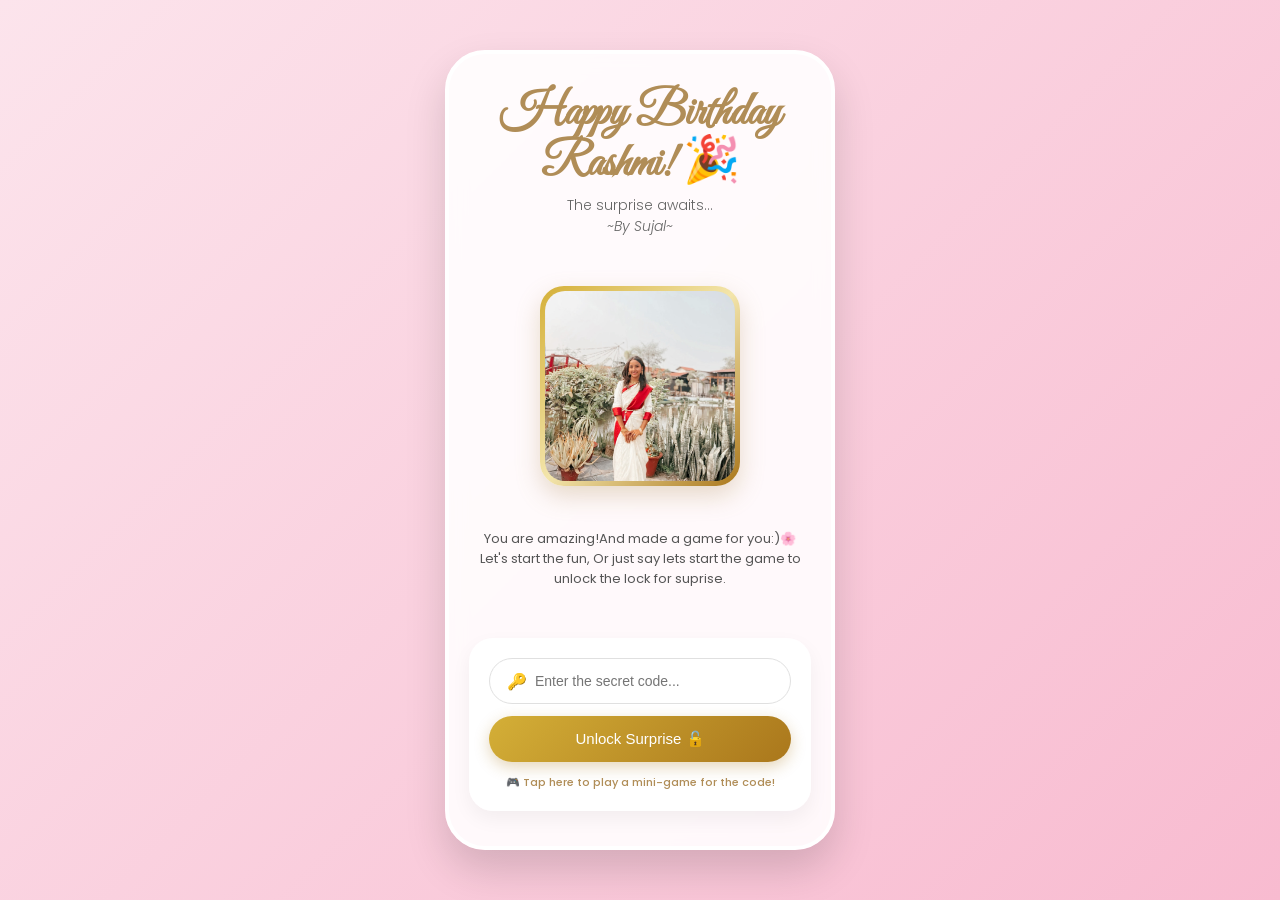
==== index.html @ ec3ebf4d "Rename style.html to index.html" ====
<!DOCTYPE html>
<html lang="en">
<head>
    <meta charset="UTF-8">
    <meta name="viewport" content="width=device-width, initial-scale=1.0">
    <title>Happy Birthday Rashmi!</title>
    <link href="https://fonts.googleapis.com/css2?family=Great+Vibes&family=Poppins:wght@300;400;500&display=swap" rel="stylesheet">
    <link rel="stylesheet" href="style.css">
</head>
<body>

    <div class="phone-container">
        <div class="header">
            <h1>Happy Birthday<br>Rashmi! 🎉</h1>
            <p>The surprise awaits...</p>
            <P><I>~By Sujal~</I></P>
        </div>

        <div class="photo-card">
            <img src="IMG_4184.jpeg" alt="Birthday Girl">
        </div>

        <div class="subtext">You are amazing!And made a game for you:)🌸 Let's start the fun, Or just say lets start the game to unlock the lock for suprise.</div>

        <div class="control-card">
            <div class="input-group">
                <span class="icon">🔑</span>
                <input type="text" id="codeInput" placeholder="Enter the secret code...">
            </div>
            <button class="unlock-btn" onclick="checkCode()">Unlock Surprise 🔓</button>
             <a href="game.html" class="hint" style="text-decoration: none; color: #b08d57; font-weight: 500;">🎮 Tap here to play a mini-game for the code!</a>

        </div>
    </div>

    <!-- Custom Wrong Code Warning Popup -->
    <div id="warningModal" class="warning-modal">
        <div class="warning-content">
            <h3>Oops! 🤭</h3>
            <p>That's not the right code!  Check the hint at the bottom😉.</p>
            <button class="warning-btn" onclick="closeWarning()">Try Again</button>
        </div>
    </div>

    <script>
        function checkCode() {
            const enteredCode = document.getElementById("codeInput").value.trim().toUpperCase();
            const secretCode = "SUP4U"; // Your secret code

            if (enteredCode === secretCode) {
                window.location.href = "letter.html"; // Success! Goes to paragraph page
            } else {
                // Show the custom styled warning popup instead of an alert
                document.getElementById("warningModal").style.display = "flex";
            }
        }

        function closeWarning() {
            // Hide the warning popup and clear input box for her next try
            document.getElementById("warningModal").style.display = "none";
            document.getElementById("codeInput").value = "";
        }
    </script>


</body>
</html>
---- style.css ----
* {
    box-sizing: border-box;
    margin: 0;
    padding: 0;
}

body {
    font-family: 'Poppins', sans-serif;
    background: linear-gradient(135deg, #fce4ec 0%, #f8bbd0 100%), 
                url('https://images.unsplash.com/photo-1513151233558-d860c5398176?q=80&w=1000&auto=format&fit=crop') no-repeat center center fixed;
    background-blend-mode: overlay;
    background-size: cover;
    min-height: 100vh;
    display: flex;
    justify-content: center;
    align-items: center;
    padding: 20px;
}

/* Phone Mockup Container */
.phone-container {
    width: 100%;
    max-width: 390px;
    height: 800px;
    background: rgba(255, 255, 255, 0.88);
    backdrop-filter: blur(10px);
    border-radius: 40px;
    box-shadow: 0 20px 40px rgba(0, 0, 0, 0.15);
    display: flex;
    flex-direction: column;
    justify-content: space-between;
    align-items: center;
    padding: 35px 20px;
    position: relative;
    overflow-y: auto;
    border: 4px solid #fff;
}

/* Header Section */
.header {
    text-align: center;
}

.header h1 {
    font-family: 'Great Vibes', cursive;
    font-size: 46px;
    color: #b08d57;
    line-height: 1.1;
    margin-bottom: 5px;
}

.header p {
    font-size: 14px;
    color: #666;
    font-weight: 300;
}

/* Photo Section */
.photo-card {
    width: 200px;
    height: 200px;
    border-radius: 24px;
    padding: 5px;
    background: linear-gradient(135deg, #d4af37, #f3e5ab, #aa771c);
    box-shadow: 0 10px 25px rgba(176, 141, 87, 0.3);
    display: flex;
    justify-content: center;
    align-items: center;
}

.photo-card img {
    width: 100%;
    height: 100%;
    object-fit: cover;
    border-radius: 20px;
}

.subtext {
    font-size: 13px;
    color: #555;
    text-align: center;
    margin-top: -5px;
}

/* Bottom Control Card */
.control-card {
    background: rgba(255, 255, 255, 0.9);
    width: 100%;
    padding: 20px;
    border-radius: 24px;
    box-shadow: 0 8px 20px rgba(0, 0, 0, 0.05);
    display: flex;
    flex-direction: column;
    gap: 12px;
    align-items: center;
}

.input-group {
    position: relative;
    width: 100%;
}

.input-group input {
    width: 100%;
    padding: 14px 14px 14px 45px;
    border: 1px solid #e0e0e0;
    border-radius: 50px;
    font-size: 14px;
    outline: none;
    background: #fff;
    color: #333;
    transition: all 0.3s ease;
}

.input-group input:focus {
    border-color: #b08d57;
    box-shadow: 0 0 8px rgba(176, 141, 87, 0.2);
}

.input-group .icon {
    position: absolute;
    left: 18px;
    top: 50%;
    transform: translateY(-50%);
    font-size: 16px;
}

.unlock-btn {
    width: 100%;
    padding: 14px;
    border: none;
    border-radius: 50px;
    background: linear-gradient(135deg, #d4af37 0%, #aa771c 100%);
    color: white;
    font-size: 15px;
    font-weight: 500;
    cursor: pointer;
    box-shadow: 0 5px 15px rgba(170, 119, 28, 0.3);
    transition: transform 0.2s ease;
}

.unlock-btn:active {
    transform: scale(0.98);
}

.hint {
    font-size: 11px;
    color: #888;
}

/* Letter Card Styling */
.letter-card {
    background: #fff;
    width: 100%;
    padding: 20px;
    border-radius: 24px;
    box-shadow: 0 10px 30px rgba(176, 141, 87, 0.2);
    border: 1px solid #f3e5ab;
    text-align: left;
    margin-bottom: 15px;
}

.letter-card h2 {
    font-family: 'Great Vibes', cursive;
    font-size: 32px;
    color: #b08d57;
    text-align: center;
    margin-bottom: 10px;
}

.letter-card p {
    font-size: 12.5px;
    color: #444;
    line-height: 1.5;
    margin-bottom: 10px;
}

/* Popup Overlay Modal */
.modal {
    display: none;
    position: fixed;
    top: 0;
    left: 0;
    width: 100%;
    height: 100%;
    background: rgba(0, 0, 0, 0.5);
    backdrop-filter: blur(5px);
    justify-content: center;
    align-items: center;
    z-index: 1000;
}

.modal-content {
    background: #fff;
    padding: 30px 20px;
    border-radius: 24px;
    text-align: center;
    width: 85%;
    max-width: 320px;
    box-shadow: 0 15px 35px rgba(0,0,0,0.2);
    animation: popUp 0.3s ease-in-out;
    border: 2px solid #f3e5ab;
}

.modal-content h3 {
    font-family: 'Great Vibes', cursive;
    font-size: 40px;
    color: #b08d57;
    margin-bottom: 10px;
}

.modal-content p {
    font-size: 14px;
    color: #555;
    margin-bottom: 20px;
}

.close-modal-btn {
    padding: 10px 25px;
    border: none;
    border-radius: 50px;
    background: linear-gradient(135deg, #d4af37 0%, #aa771c 100%);
    color: white;
    font-weight: 500;
    cursor: pointer;
}

@keyframes popUp {
    from { transform: scale(0.8); opacity: 0; }
    to { transform: scale(1); opacity: 1; }
}
/* Warning Notification Popup */
.warning-modal {
    display: none;
    position: fixed;
    top: 0;
    left: 0;
    width: 100%;
    height: 100%;
    background: rgba(0, 0, 0, 0.4);
    backdrop-filter: blur(4px);
    justify-content: center;
    align-items: center;
    z-index: 1000;
}

.warning-content {
    background: #fff;
    padding: 25px 20px;
    border-radius: 24px;
    text-align: center;
    width: 80%;
    max-width: 300px;
    box-shadow: 0 10px 25px rgba(0,0,0,0.15);
    border: 2px solid #ffccd5;
    animation: popUp 0.3s ease-in-out;
}

.warning-content h3 {
    font-size: 20px;
    color: #d90429;
    margin-bottom: 8px;
}

.warning-content p {
    font-size: 13px;
    color: #555;
    margin-bottom: 15px;
}

.warning-btn {
    padding: 8px 20px;
    border: none;
    border-radius: 50px;
    background: #d90429;
    color: white;
    font-size: 13px;
    font-weight: 500;
    cursor: pointer;
}
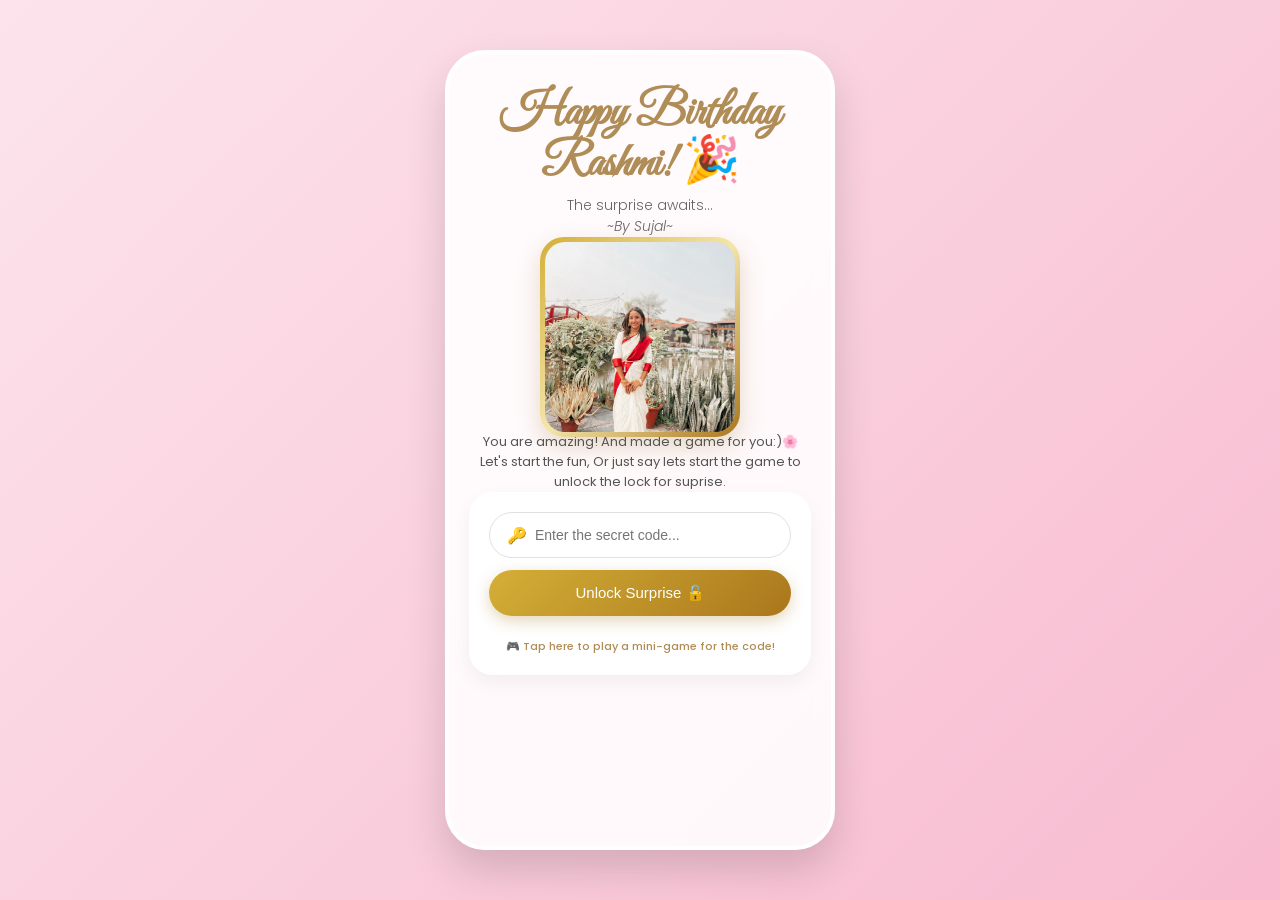
==== commit 7653e416: "Add files via upload" ====
--- a/index.html
+++ b/index.html
@@ -6,30 +6,73 @@
     <title>Happy Birthday Rashmi!</title>
     <link href="https://fonts.googleapis.com/css2?family=Great+Vibes&family=Poppins:wght@300;400;500&display=swap" rel="stylesheet">
     <link rel="stylesheet" href="style.css">
+    
+    <style>
+        /* Countdown Timer Styling */
+        .countdown-container {
+            background: #fdf8ec;
+            border: 1px dashed #b08d57;
+            padding: 25px 20px;
+            border-radius: 16px;
+            text-align: center;
+            margin: 40px 0;
+            width: 100%;
+            box-sizing: border-box;
+        }
+
+        .countdown-timer {
+            font-size: 24px;
+            font-weight: bold;
+            color: #aa771c;
+            letter-spacing: 1px;
+            margin-top: 8px;
+        }
+
+        /* Fix alignment for the revealed content */
+        #mainContent {
+            display: flex;
+            flex-direction: column;
+            align-items: center;
+            text-align: center;
+            width: 100%;
+        }
+    </style>
 </head>
 <body>
 
     <div class="phone-container">
-        <div class="header">
-            <h1>Happy Birthday<br>Rashmi! 🎉</h1>
-            <p>The surprise awaits...</p>
-            <P><I>~By Sujal~</I></P>
+        
+        <!-- COUNTDOWN TIMER (Visible first while time is ticking) -->
+        <div class="countdown-container" id="countdownBox">
+            <h2 style="font-family: 'Great Vibes', cursive; font-size: 32px; color: #b08d57; margin: 0 0 10px 0;">Something Special is Coming... 🤫</h2>
+            <p style="font-size: 13px; color: #666; margin: 0;">⏳ Surprise unlocks in:</p>
+            <div class="countdown-timer" id="timerDisplay">Loading...</div>
+            <p style="font-size: 11px; color: #d9534f; margin: 12px 0 0 0;">🔒 Area Locked Until Then!</p>
         </div>
 
-        <div class="photo-card">
-            <img src="IMG_4184.jpeg" alt="Birthday Girl">
-        </div>
+        <!-- MAIN SURPRISE CONTENT (Hidden completely until timer ends) -->
+        <div id="mainContent" style="display: none;">
+            <div class="header">
+                <h1>Happy Birthday<br>Rashmi! 🎉</h1>
+                <p>The surprise awaits...</p>
+                <P><I>~By Sujal~</I></P>
+            </div>
 
-        <div class="subtext">You are amazing!And made a game for you:)🌸 Let's start the fun, Or just say lets start the game to unlock the lock for suprise.</div>
+            <div class="photo-card">
+                <img src="IMG_4184.jpeg" alt="Birthday Girl">
+            </div>
 
-        <div class="control-card">
-            <div class="input-group">
-                <span class="icon">🔑</span>
-                <input type="text" id="codeInput" placeholder="Enter the secret code...">
+            <div class="subtext">You are amazing! And made a game for you:)🌸 Let's start the fun, Or just say lets start the game to unlock the lock for suprise.</div>
+
+            <div class="control-card">
+                <div class="input-group">
+                    <span class="icon">🔑</span>
+                    <input type="text" id="codeInput" placeholder="Enter the secret code...">
+                </div>
+                
+                <button class="unlock-btn" onclick="checkCode()">Unlock Surprise 🔓</button>
+                 <a href="game.html" class="hint" style="text-decoration: none; color: #b08d57; font-weight: 500; display: block; margin-top: 10px;">🎮 Tap here to play a mini-game for the code!</a>
             </div>
-            <button class="unlock-btn" onclick="checkCode()">Unlock Surprise 🔓</button>
-             <a href="game.html" class="hint" style="text-decoration: none; color: #b08d57; font-weight: 500;">🎮 Tap here to play a mini-game for the code!</a>
-
         </div>
     </div>
 
@@ -37,31 +80,61 @@
     <div id="warningModal" class="warning-modal">
         <div class="warning-content">
             <h3>Oops! 🤭</h3>
-            <p>That's not the right code!  Check the hint at the bottom😉.</p>
+            <p>That's not the right code! Check the game option at the bottom😉.</p>
             <button class="warning-btn" onclick="closeWarning()">Try Again</button>
         </div>
     </div>
 
     <script>
+        // 👉 SET YOUR TARGET DATE & TIME HERE (Year, Month index 0-11, Day, Hour, Minute, Second)
+        // Note: Month is 0-based (0 = January, 7 = August, etc.)
+        const targetDate = new Date(2026, 7, 15, 0, 0, 0).getTime();
+
+        const timerInterval = setInterval(function() {
+            const now = new Date().getTime();
+            const distance = targetDate - now;
+
+            if (distance < 0) {
+                // WHEN TIMER ENDS: Hide countdown and reveal the entire surprise content!
+                clearInterval(timerInterval);
+                document.getElementById("countdownBox").style.display = "none";
+                document.getElementById("mainContent").style.display = "flex";
+            } else {
+                // Calculate time remaining
+                const days = Math.floor(distance / (1000 * 60 * 60 * 24));
+                const hours = Math.floor((distance % (1000 * 60 * 60 * 24)) / (1000 * 60 * 60));
+                const mins = Math.floor((distance % (1000 * 60 * 60)) / (1000 * 60));
+                const seconds = Math.floor((distance % (1000 * 60)) / 1000);
+
+                document.getElementById("timerDisplay").innerHTML = 
+                    (days > 0 ? days + "d " : "") + hours + "h " + mins + "m " + seconds + "s";
+            }
+        }, 1000);
+
         function checkCode() {
             const enteredCode = document.getElementById("codeInput").value.trim().toUpperCase();
             const secretCode = "SUP4U"; // Your secret code
 
             if (enteredCode === secretCode) {
-                window.location.href = "letter.html"; // Success! Goes to paragraph page
+                window.location.href = "letter.html"; // Success! Goes to your cake/video page
             } else {
-                // Show the custom styled warning popup instead of an alert
                 document.getElementById("warningModal").style.display = "flex";
             }
         }
 
         function closeWarning() {
-            // Hide the warning popup and clear input box for her next try
             document.getElementById("warningModal").style.display = "none";
             document.getElementById("codeInput").value = "";
         }
+
+        // Auto-skip timer if she comes back from winning the mini-game
+        const urlParams = new URLSearchParams(window.location.search);
+        if(urlParams.get('code')) {
+            document.getElementById("countdownBox").style.display = "none";
+            document.getElementById("mainContent").style.display = "flex";
+            document.getElementById("codeInput").value = urlParams.get('code');
+        }
     </script>
-
 
 </body>
 </html>
--- a/style.css
+++ b/style.css
@@ -278,3 +278,41 @@
     font-weight: 500;
     cursor: pointer;
 }
+/* Cake Page Specific Styles */
+.cake-container {
+    display: flex;
+    flex-direction: column;
+    justify-content: center;
+    align-items: center;
+    min-height: 100vh;
+    background: linear-gradient(135deg, #fdfbf7 0%, #f4ebd0 100%);
+    font-family: 'Poppins', sans-serif;
+    padding: 20px;
+    box-sizing: border-box;
+}
+
+.cake-card {
+    background: #ffffff;
+    padding: 25px;
+    border-radius: 24px;
+    box-shadow: 0 10px 25px rgba(176, 141, 87, 0.2);
+    border: 1px solid #f3e5ab;
+    text-align: center;
+    max-width: 380px;
+    width: 100%;
+}
+
+.cake-title {
+    font-family: 'Great Vibes', cursive;
+    font-size: 42px;
+    color: #b08d57;
+    margin-bottom: 10px;
+}
+
+.cake-image-box img {
+    width: 100%;
+    border-radius: 16px;
+    object-fit: cover;
+    margin: 15px 0;
+    box-shadow: 0 4px 12px rgba(0, 0, 0, 0.08);
+}
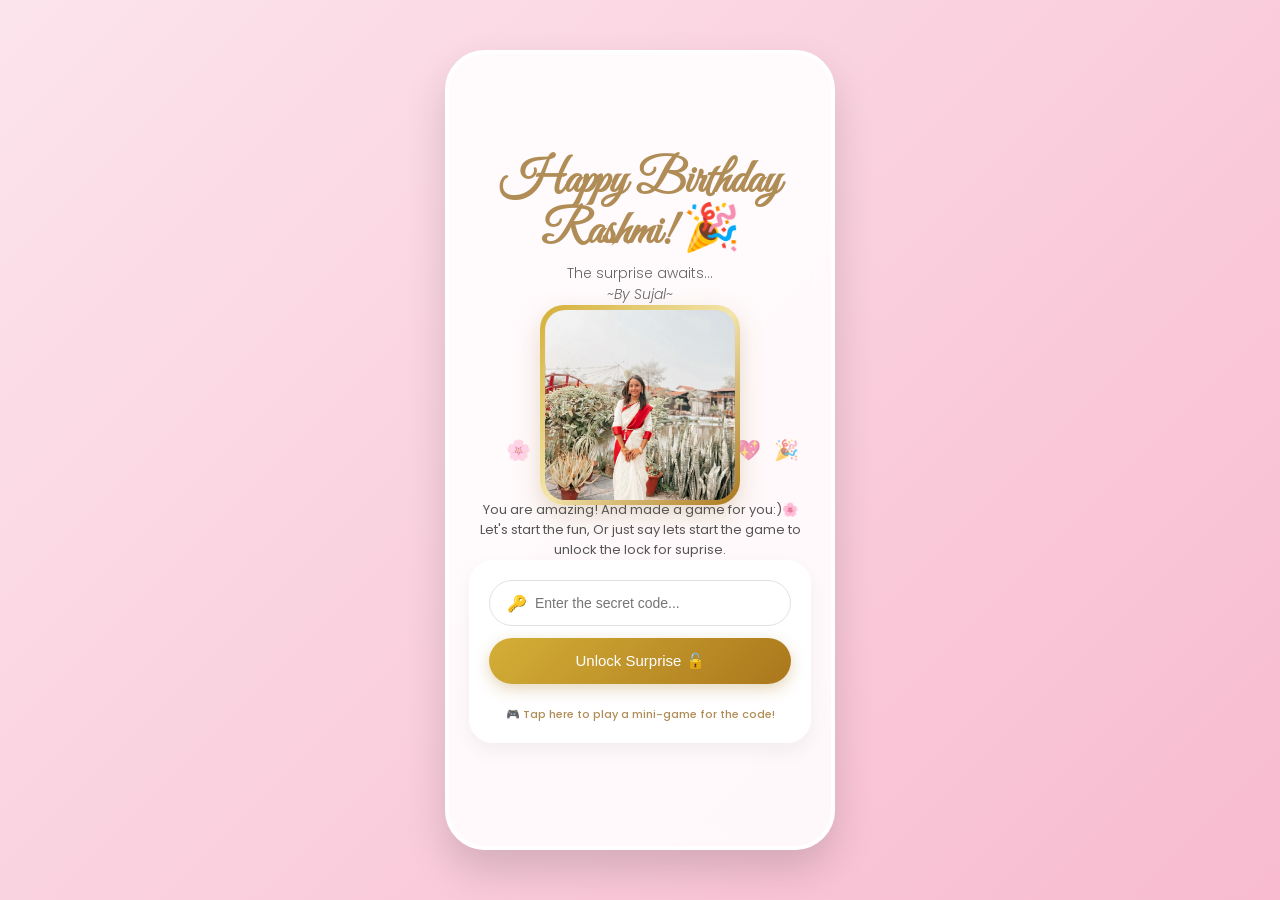
==== commit 62cc6099: "Add files via upload" ====
--- a/index.html
+++ b/index.html
@@ -4,50 +4,217 @@
     <meta charset="UTF-8">
     <meta name="viewport" content="width=device-width, initial-scale=1.0">
     <title>Happy Birthday Rashmi!</title>
-    <link href="https://fonts.googleapis.com/css2?family=Great+Vibes&family=Poppins:wght@300;400;500&display=swap" rel="stylesheet">
+    <link href="https://fonts.googleapis.com/css2?family=Great+Vibes&family=Poppins:wght@300;400;500;600&display=swap" rel="stylesheet">
     <link rel="stylesheet" href="style.css">
     
     <style>
-        /* Countdown Timer Styling */
+        .phone-container {
+            display: flex;
+            flex-direction: column;
+            align-items: center;
+            justify-content: center;
+            min-height: 85vh;
+            padding: 20px;
+            box-sizing: border-box;
+            position: relative;
+            overflow: hidden;
+            cursor: pointer;
+        }
+
+        /* Gorgeous Glowing Countdown Box */
         .countdown-container {
-            background: #fdf8ec;
-            border: 1px dashed #b08d57;
-            padding: 25px 20px;
-            border-radius: 16px;
+            background: linear-gradient(135deg, rgba(255, 255, 255, 0.95), rgba(253, 248, 236, 0.98));
+            border: 2px solid rgba(176, 141, 87, 0.4);
+            padding: 22px 20px;
+            border-radius: 24px;
             text-align: center;
-            margin: 40px 0;
             width: 100%;
+            max-width: 320px;
             box-sizing: border-box;
+            box-shadow: 0 15px 35px rgba(176, 141, 87, 0.25);
+            backdrop-filter: blur(10px);
+            animation: pulseGlow 3s infinite ease-in-out;
+            z-index: 2;
+        }
+
+        @keyframes pulseGlow {
+            0% { box-shadow: 0 15px 35px rgba(176, 141, 87, 0.2); }
+            50% { box-shadow: 0 20px 45px rgba(176, 141, 87, 0.4); }
+            100% { box-shadow: 0 15px 35px rgba(176, 141, 87, 0.2); }
+        }
+
+        .countdown-title {
+            font-family: 'Great Vibes', cursive;
+            font-size: 32px;
+            color: #b08d57;
+            margin: 0 0 2px 0;
+            text-shadow: 0 2px 4px rgba(0,0,0,0.05);
+        }
+
+        .countdown-subtitle {
+            font-size: 11px;
+            text-transform: uppercase;
+            letter-spacing: 2px;
+            color: #888;
+            margin-bottom: 6px;
+            font-weight: 500;
         }
 
         .countdown-timer {
-            font-size: 24px;
-            font-weight: bold;
+            font-size: 20px;
+            font-weight: 600;
             color: #aa771c;
             letter-spacing: 1px;
-            margin-top: 8px;
-        }
-
-        /* Fix alignment for the revealed content */
+            background: #fff;
+            padding: 6px 10px;
+            border-radius: 12px;
+            border: 1px dashed #b08d57;
+            box-shadow: inset 0 2px 5px rgba(0,0,0,0.03);
+            margin: 6px 0;
+        }
+
+        .lock-status {
+            font-size: 10px;
+            color: #d9534f;
+            font-weight: 500;
+            margin-top: 6px;
+            letter-spacing: 0.5px;
+        }
+
+        /* Side-by-side Sticker & Caption Card */
+        .meme-side-card {
+            background: rgba(255, 255, 255, 0.9);
+            border: 1px solid rgba(176, 141, 87, 0.3);
+            margin-top: 12px;
+            padding: 10px;
+            border-radius: 20px;
+            width: 100%;
+            max-width: 320px;
+            display: flex;
+            align-items: center;
+            gap: 10px;
+            box-shadow: 0 8px 20px rgba(0,0,0,0.04);
+            z-index: 2;
+            box-sizing: border-box;
+        }
+
+        .meme-side-card img {
+            width: 75px;
+            height: 75px;
+            object-fit: cover;
+            border-radius: 12px;
+            flex-shrink: 0;
+            border: 1px solid rgba(176, 141, 87, 0.3);
+        }
+
+        .meme-side-card p {
+            margin: 0;
+            font-size: 11px;
+            color: #555;
+            font-style: italic;
+            font-weight: 500;
+            line-height: 1.3;
+            text-align: left;
+        }
+
+        /* Mini Milestone Tracker (Gift, Game, Cake) */
+        .milestone-card {
+            background: rgba(255, 255, 255, 0.85);
+            border: 1px solid rgba(176, 141, 87, 0.3);
+            margin-top: 10px;
+            padding: 10px 14px;
+            border-radius: 18px;
+            width: 100%;
+            max-width: 320px;
+            display: flex;
+            justify-content: space-around;
+            text-align: center;
+            box-shadow: 0 5px 15px rgba(0,0,0,0.03);
+            z-index: 2;
+            box-sizing: border-box;
+        }
+
+        .milestone-item {
+            font-size: 10px;
+            color: #777;
+            font-weight: 500;
+        }
+
+        .milestone-item span {
+            display: block;
+            font-size: 13px;
+            margin-top: 2px;
+        }
+
+        /* Click to pop heart animation */
+        .pop-heart {
+            position: absolute;
+            font-size: 22px;
+            animation: popUpFade 1s forwards ease-out;
+            pointer-events: none;
+            z-index: 10;
+        }
+
+        @keyframes popUpFade {
+            0% { transform: translateY(0) scale(0.5); opacity: 1; }
+            100% { transform: translateY(-70px) scale(1.4); opacity: 0; }
+        }
+
+        /* Floating background elements animation */
+        .floating-emoji {
+            position: absolute;
+            font-size: 20px;
+            animation: floatUp 4s infinite linear;
+            opacity: 0.6;
+            z-index: 1;
+        }
+
+        @keyframes floatUp {
+            0% { transform: translateY(100vh) scale(0.8); opacity: 0; }
+            50% { opacity: 0.8; }
+            100% { transform: translateY(-10vh) scale(1.2); opacity: 0; }
+        }
+
+        /* Fix alignment for revealed content */
         #mainContent {
             display: flex;
             flex-direction: column;
             align-items: center;
             text-align: center;
             width: 100%;
+            z-index: 2;
         }
     </style>
 </head>
 <body>
 
-    <div class="phone-container">
+    <div class="phone-container" id="phoneContainer" onclick="createHeart(event)">
         
-        <!-- COUNTDOWN TIMER (Visible first while time is ticking) -->
+        <!-- Floating Background Elements for Magic Vibe -->
+        <div class="floating-emoji" style="left: 15%; animation-delay: 0s;">🌸</div>
+        <div class="floating-emoji" style="left: 40%; animation-delay: 1.5s;">✨</div>
+        <div class="floating-emoji" style="left: 75%; animation-delay: 0.8s;">💖</div>
+        <div class="floating-emoji" style="left: 85%; animation-delay: 2.5s;">🎉</div>
+
+        <!-- COUNTDOWN TIMER -->
         <div class="countdown-container" id="countdownBox">
-            <h2 style="font-family: 'Great Vibes', cursive; font-size: 32px; color: #b08d57; margin: 0 0 10px 0;">Something Special is Coming... 🤫</h2>
-            <p style="font-size: 13px; color: #666; margin: 0;">⏳ Surprise unlocks in:</p>
+            <h2 class="countdown-title">Special Surprise</h2>
+            <div class="countdown-subtitle">⏳ Unlocking in...</div>
             <div class="countdown-timer" id="timerDisplay">Loading...</div>
-            <p style="font-size: 11px; color: #d9534f; margin: 12px 0 0 0;">🔒 Area Locked Until Then!</p>
+            <div class="lock-status">🔒 Area Locked Until Aug 15</div>
+        </div>
+
+        <!-- SIDE-BY-SIDE DOG STICKER & CAPTION CARD -->
+        <div class="meme-side-card" id="memeBox">
+            <img src="IMG_4323.jpeg" alt="Waiting Dog">
+            <p>"Me and everyone else waiting patiently for August 15th to finally arrive!" 🐾⏳</p>
+        </div>
+
+        <!-- MINI MILESTONE TRACKER -->
+        <div class="milestone-card" id="milestoneBox">
+            <div class="milestone-item">Surprise <span>🎁 Ready</span></div>
+            <div class="milestone-item">Mini-Game <span>🎮 Unlocked</span></div>
+            <div class="milestone-item">Cake <span>🎂 Baking</span></div>
         </div>
 
         <!-- MAIN SURPRISE CONTENT (Hidden completely until timer ends) -->
@@ -86,8 +253,24 @@
     </div>
 
     <script>
-        // 👉 SET YOUR TARGET DATE & TIME HERE (Year, Month index 0-11, Day, Hour, Minute, Second)
-        // Note: Month is 0-based (0 = January, 7 = August, etc.)
+        // Tap-to-heart effect anywhere on screen
+        function createHeart(event) {
+            // Prevent heart effect if clicking interactive buttons or inputs
+            if(event.target.tagName === 'BUTTON' || event.target.tagName === 'INPUT' || event.target.tagName === 'A') return;
+
+            const heart = document.createElement("div");
+            heart.className = "pop-heart";
+            heart.innerHTML = "💖";
+            heart.style.left = event.clientX + "px";
+            heart.style.top = event.clientY + "px";
+            document.body.appendChild(heart);
+
+            setTimeout(() => {
+                heart.remove();
+            }, 1000);
+        }
+
+        // Target Date set for August 15, 2026 at 12:00 AM (Midnight)
         const targetDate = new Date(2026, 7, 15, 0, 0, 0).getTime();
 
         const timerInterval = setInterval(function() {
@@ -95,12 +278,13 @@
             const distance = targetDate - now;
 
             if (distance < 0) {
-                // WHEN TIMER ENDS: Hide countdown and reveal the entire surprise content!
+                // WHEN TIMER ENDS: Hide countdown boxes, reveal surprise content!
                 clearInterval(timerInterval);
                 document.getElementById("countdownBox").style.display = "none";
+                document.getElementById("memeBox").style.display = "none";
+                document.getElementById("milestoneBox").style.display = "none";
                 document.getElementById("mainContent").style.display = "flex";
             } else {
-                // Calculate time remaining
                 const days = Math.floor(distance / (1000 * 60 * 60 * 24));
                 const hours = Math.floor((distance % (1000 * 60 * 60 * 24)) / (1000 * 60 * 60));
                 const mins = Math.floor((distance % (1000 * 60 * 60)) / (1000 * 60));
@@ -113,10 +297,10 @@
 
         function checkCode() {
             const enteredCode = document.getElementById("codeInput").value.trim().toUpperCase();
-            const secretCode = "SUP4U"; // Your secret code
+            const secretCode = "SUP4U";
 
             if (enteredCode === secretCode) {
-                window.location.href = "letter.html"; // Success! Goes to your cake/video page
+                window.location.href = "letter.html";
             } else {
                 document.getElementById("warningModal").style.display = "flex";
             }
@@ -131,6 +315,8 @@
         const urlParams = new URLSearchParams(window.location.search);
         if(urlParams.get('code')) {
             document.getElementById("countdownBox").style.display = "none";
+            document.getElementById("memeBox").style.display = "none";
+            document.getElementById("milestoneBox").style.display = "none";
             document.getElementById("mainContent").style.display = "flex";
             document.getElementById("codeInput").value = urlParams.get('code');
         }
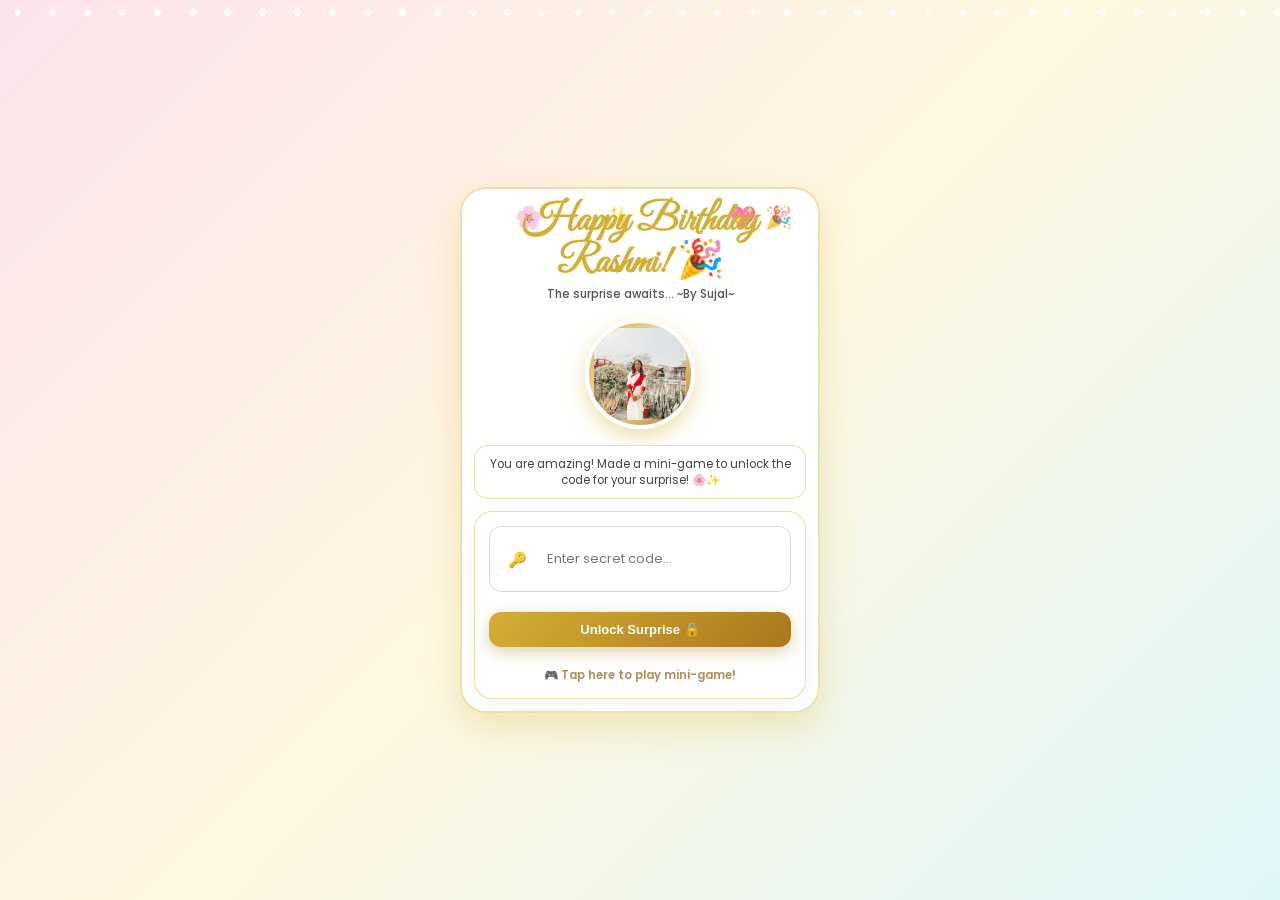
==== commit fbe50ac3: "Add files via upload" ====
--- a/index.html
+++ b/index.html
@@ -3,200 +3,434 @@
 <head>
     <meta charset="UTF-8">
     <meta name="viewport" content="width=device-width, initial-scale=1.0">
-    <title>Happy Birthday Rashmi!</title>
-    <link href="https://fonts.googleapis.com/css2?family=Great+Vibes&family=Poppins:wght@300;400;500;600&display=swap" rel="stylesheet">
+    <title>Happy Birthday Rashmi! 💖</title>
+    <link href="https://fonts.googleapis.com/css2?family=Great+Vibes&family=Poppins:wght@300;400;500;600;700&display=swap" rel="stylesheet">
     <link rel="stylesheet" href="style.css">
     
     <style>
+        :root {
+            --primary-gold: #d4af37;
+            --soft-cream: rgba(255, 255, 255, 0.96);
+            --border-gold: rgba(212, 175, 55, 0.4);
+            --shadow-gold: rgba(212, 175, 55, 0.28);
+        }
+
+        body {
+            background: linear-gradient(135deg, #fce4ec 0%, #fff8e1 50%, #e0f7fa 100%);
+            margin: 0;
+            padding: 20px 0;
+            font-family: 'Poppins', sans-serif;
+            min-height: 100vh;
+            display: flex;
+            justify-content: center;
+            align-items: center;
+            box-sizing: border-box;
+            overflow-y: auto;
+        }
+
+        /* --- MAGIC FAIRY LIGHTS STRING --- */
+        .fairy-lights {
+            position: fixed;
+            top: 0;
+            left: 0;
+            width: 100%;
+            height: 25px;
+            background-image: radial-gradient(circle, #fff 3px, transparent 4px);
+            background-size: 35px 25px;
+            opacity: 0.85;
+            z-index: 10;
+            pointer-events: none;
+            animation: twinkleLights 2s infinite alternate;
+        }
+
+        @keyframes twinkleLights {
+            0% { opacity: 0.5; filter: drop-shadow(0 0 2px #ffeb3b); }
+            100% { opacity: 1; filter: drop-shadow(0 0 8px #ff9800); }
+        }
+
         .phone-container {
             display: flex;
             flex-direction: column;
             align-items: center;
-            justify-content: center;
-            min-height: 85vh;
-            padding: 20px;
+            justify-content: flex-start;
+            width: 100%;
+            max-width: 360px;
+            padding: 12px;
+            height: 100%;
+            max-height: 550px;
+        
             box-sizing: border-box;
             position: relative;
-            overflow: hidden;
             cursor: pointer;
-        }
-
-        /* Gorgeous Glowing Countdown Box */
+            background: var(--soft-cream);
+            border: 2px solid var(--border-gold);
+            border-radius: 26px;
+            box-shadow: 0 14px 35px var(--shadow-gold);
+            backdrop-filter: blur(12px);
+            z-index: 2;
+            gap: 12px;
+            margin: auto;
+        }
+
+        /* --- SIDE-BY-SIDE MEME / STICKER CARD (Top) --- */
+        .meme-side-card {
+            background: #fff;
+            border: 1px solid var(--border-gold);
+            padding: 10px 12px;
+            border-radius: 16px;
+            width: 100%;
+            display: flex;
+            align-items: center;
+            gap: 12px;
+            box-shadow: 0 4px 12px rgba(0,0,0,0.04);
+            box-sizing: border-box;
+        }
+
+        .meme-side-card img {
+            width: 52px;
+            height: 52px;
+            object-fit: cover;
+            border-radius: 12px;
+            flex-shrink: 0;
+            border: 2px solid rgba(212, 175, 55, 0.5);
+        }
+
+        .meme-side-card p {
+            margin: 0;
+            font-size: 11px;
+            color: #444;
+            font-style: italic;
+            font-weight: 500;
+            line-height: 1.35;
+            text-align: left;
+        }
+
+        /* --- STUNNING GLOWING COUNTDOWN BOX (Center) --- */
         .countdown-container {
-            background: linear-gradient(135deg, rgba(255, 255, 255, 0.95), rgba(253, 248, 236, 0.98));
-            border: 2px solid rgba(176, 141, 87, 0.4);
-            padding: 22px 20px;
-            border-radius: 24px;
+            background: #fff;
+            border: 2px solid var(--border-gold);
+            padding: 16px 14px;
+            border-radius: 20px;
             text-align: center;
             width: 100%;
-            max-width: 320px;
-            box-sizing: border-box;
-            box-shadow: 0 15px 35px rgba(176, 141, 87, 0.25);
-            backdrop-filter: blur(10px);
+            box-sizing: border-box;
+            box-shadow: 0 8px 22px var(--shadow-gold);
             animation: pulseGlow 3s infinite ease-in-out;
-            z-index: 2;
         }
 
         @keyframes pulseGlow {
-            0% { box-shadow: 0 15px 35px rgba(176, 141, 87, 0.2); }
-            50% { box-shadow: 0 20px 45px rgba(176, 141, 87, 0.4); }
-            100% { box-shadow: 0 15px 35px rgba(176, 141, 87, 0.2); }
+            0% { box-shadow: 0 6px 15px rgba(212, 175, 55, 0.2); }
+            50% { box-shadow: 0 16px 32px rgba(212, 175, 55, 0.4); }
+            100% { box-shadow: 0 6px 15px rgba(212, 175, 55, 0.2); }
         }
 
         .countdown-title {
             font-family: 'Great Vibes', cursive;
             font-size: 32px;
-            color: #b08d57;
-            margin: 0 0 2px 0;
+            color: var(--primary-gold);
+            margin: 0;
             text-shadow: 0 2px 4px rgba(0,0,0,0.05);
         }
 
         .countdown-subtitle {
-            font-size: 11px;
+            font-size: 10px;
             text-transform: uppercase;
             letter-spacing: 2px;
-            color: #888;
+            color: #777;
             margin-bottom: 6px;
-            font-weight: 500;
+            font-weight: 600;
         }
 
         .countdown-timer {
-            font-size: 20px;
+            font-size: 18px;
+            font-weight: 700;
+            color: #8a6414;
+            letter-spacing: 1px;
+            background: linear-gradient(135deg, #fffdfa, #fff3e0);
+            padding: 7px 12px;
+            border-radius: 12px;
+            border: 1px dashed var(--primary-gold);
+            margin: 6px 0;
+        }
+
+        .lock-status {
+            font-size: 10.5px;
+            color: #e53935;
             font-weight: 600;
-            color: #aa771c;
-            letter-spacing: 1px;
-            background: #fff;
-            padding: 6px 10px;
+            margin-top: 4px;
+            display: flex;
+            align-items: center;
+            justify-content: center;
+            gap: 4px;
+        }
+
+        /* --- MORE OPTIONS BAR (Hint & Music Only) --- */
+        .quick-action-bar {
+            background: #fff;
+            border: 1px solid var(--border-gold);
+            padding: 10px 14px;
+            border-radius: 16px;
+            width: 100%;
+            display: flex;
+            justify-content: space-around;
+            align-items: center;
+            box-sizing: border-box;
+        }
+
+        .action-chip {
+            background: #fff;
+            border: 1px solid rgba(212, 175, 55, 0.35);
+            padding: 7px 16px;
             border-radius: 12px;
-            border: 1px dashed #b08d57;
-            box-shadow: inset 0 2px 5px rgba(0,0,0,0.03);
-            margin: 6px 0;
-        }
-
-        .lock-status {
-            font-size: 10px;
-            color: #d9534f;
-            font-weight: 500;
-            margin-top: 6px;
-            letter-spacing: 0.5px;
-        }
-
-        /* Side-by-side Sticker & Caption Card */
-        .meme-side-card {
-            background: rgba(255, 255, 255, 0.9);
-            border: 1px solid rgba(176, 141, 87, 0.3);
-            margin-top: 12px;
-            padding: 10px;
-            border-radius: 20px;
-            width: 100%;
-            max-width: 320px;
-            display: flex;
-            align-items: center;
-            gap: 10px;
-            box-shadow: 0 8px 20px rgba(0,0,0,0.04);
-            z-index: 2;
-            box-sizing: border-box;
-        }
-
-        .meme-side-card img {
-            width: 75px;
-            height: 75px;
-            object-fit: cover;
-            border-radius: 12px;
-            flex-shrink: 0;
-            border: 1px solid rgba(176, 141, 87, 0.3);
-        }
-
-        .meme-side-card p {
-            margin: 0;
-            font-size: 11px;
-            color: #555;
-            font-style: italic;
-            font-weight: 500;
-            line-height: 1.3;
-            text-align: left;
-        }
-
-        /* Mini Milestone Tracker (Gift, Game, Cake) */
+            font-size: 11.5px;
+            font-weight: 600;
+            color: #775210;
+            cursor: pointer;
+            text-decoration: none;
+            display: flex;
+            align-items: center;
+            gap: 6px;
+            transition: all 0.25s ease;
+        }
+
+        .action-chip:hover {
+            background: #fff8e1;
+        }
+
+        /* --- MINI MILESTONE TRACKER (Bottom) --- */
         .milestone-card {
-            background: rgba(255, 255, 255, 0.85);
-            border: 1px solid rgba(176, 141, 87, 0.3);
-            margin-top: 10px;
+            background: linear-gradient(135deg, rgba(255,255,255,0.96), rgba(255, 243, 224, 0.96));
+            border: 1px solid var(--border-gold);
             padding: 10px 14px;
-            border-radius: 18px;
-            width: 100%;
-            max-width: 320px;
+            border-radius: 16px;
+            width: 100%;
             display: flex;
             justify-content: space-around;
             text-align: center;
-            box-shadow: 0 5px 15px rgba(0,0,0,0.03);
-            z-index: 2;
             box-sizing: border-box;
         }
 
         .milestone-item {
-            font-size: 10px;
-            color: #777;
-            font-weight: 500;
+            font-size: 9.5px;
+            color: #666;
+            font-weight: 600;
+            text-transform: uppercase;
         }
 
         .milestone-item span {
             display: block;
-            font-size: 13px;
+            font-size: 11.5px;
+            font-weight: 700;
+            color: #333;
             margin-top: 2px;
         }
 
-        /* Click to pop heart animation */
+        /* --- CLICK TO POP HEART ANIMATION --- */
         .pop-heart {
             position: absolute;
             font-size: 22px;
-            animation: popUpFade 1s forwards ease-out;
+            animation: popUpFade 1.2s forwards ease-out;
             pointer-events: none;
-            z-index: 10;
+            z-index: 20;
         }
 
         @keyframes popUpFade {
-            0% { transform: translateY(0) scale(0.5); opacity: 1; }
-            100% { transform: translateY(-70px) scale(1.4); opacity: 0; }
-        }
-
-        /* Floating background elements animation */
+            0% { transform: translateY(0) scale(0.4); opacity: 1; }
+            100% { transform: translateY(-80px) scale(1.1); opacity: 0; }
+        }
+
+        /* --- FLOATING BACKGROUND EMOJIS --- */
         .floating-emoji {
             position: absolute;
-            font-size: 20px;
-            animation: floatUp 4s infinite linear;
-            opacity: 0.6;
+            font-size: 22px;
+            animation: floatUp 6s infinite linear;
+            opacity: 0.75;
             z-index: 1;
+            pointer-events: none;
         }
 
         @keyframes floatUp {
-            0% { transform: translateY(100vh) scale(0.8); opacity: 0; }
-            50% { opacity: 0.8; }
-            100% { transform: translateY(-10vh) scale(1.2); opacity: 0; }
-        }
-
-        /* Fix alignment for revealed content */
+            0% { transform: translateY(105vh) rotate(0deg); opacity: 0; }
+            50% { opacity: 0.85; }
+            100% { transform: translateY(-10vh) rotate(360deg); opacity: 0; }
+        }
+
+        /* --- MAIN SURPRISE CONTENT CONTAINER --- */
         #mainContent {
-            display: flex;
+            display: none;
             flex-direction: column;
             align-items: center;
             text-align: center;
             width: 100%;
+            gap: 10px;
             z-index: 2;
+            animation: fadeIn 0.8s ease-out forwards;
+        }
+
+        @keyframes fadeIn {
+            from { opacity: 0; transform: scale(0.95); }
+            to { opacity: 1; transform: scale(1); }
+        }
+
+        .header h1 {
+            font-family: 'Great Vibes', cursive;
+            font-size: 38px;
+            color: var(--primary-gold);
+            margin: 0;
+            line-height: 1.1;
+        }
+
+        .header p {
+            color: #555;
+            font-size: 11.5px;
+            margin: 2px 0;
+            font-weight: 500;
+        }
+
+        .photo-card {
+            width: 110px;
+            height: 110px;
+            border-radius: 50%;
+            overflow: hidden;
+            border: 4px solid #fff;
+            box-shadow: 0 8px 20px rgba(212, 175, 55, 0.4);
+            margin: 4px auto;
+        }
+
+        .photo-card img {
+            width: 100%;
+            height: 100%;
+            object-fit: cover;
+        }
+
+        .subtext {
+            font-size: 11.5px;
+            color: #444;
+            background: #fff;
+            padding: 10px 12px;
+            border-radius: 14px;
+            border: 1px solid var(--border-gold);
+            line-height: 1.4;
+            text-align: center;
+            box-sizing: border-box;
+            width: 100%;
+            margin: 2px 0;
+        }
+
+        .control-card {
+            background: #fff;
+            border: 1px solid var(--border-gold);
+            padding: 14px;
+            border-radius: 18px;
+            width: 100%;
+            box-sizing: border-box;
+            box-shadow: 0 8px 20px rgba(0,0,0,0.04);
+        }
+
+        .input-group {
+            display: flex;
+            align-items: center;
+            background: #fff;
+            border-radius: 12px;
+            padding: 8px 12px;
+            border: 1px solid #dcd6d0;
+            margin-bottom: 8px;
+            box-sizing: border-box;
+        }
+
+        .input-group .icon {
+            font-size: 15px;
+            margin-right: 8px;
+        }
+
+        .input-group input {
+            border: none;
+            outline: none;
+            width: 100%;
+            font-size: 13px;
+            font-family: 'Poppins', sans-serif;
+            background: transparent;
+            color: #333;
+        }
+
+        .unlock-btn {
+            background: linear-gradient(135deg, #d4af37, #aa771c);
+            color: white;
+            border: none;
+            padding: 10px 16px;
+            border-radius: 12px;
+            font-weight: 600;
+            font-size: 13px;
+            cursor: pointer;
+            width: 100%;
+            box-shadow: 0 5px 15px rgba(170, 119, 28, 0.35);
+        }
+
+        .game-hint-link {
+            display: flex;
+            align-items: center;
+            justify-content: center;
+            gap: 6px;
+            text-decoration: none;
+            color: #b08d57;
+            font-weight: 600;
+            margin-top: 8px;
+            font-size: 11.5px;
+        }
+
+        /* --- WARNING POPUP MODAL --- */
+        .warning-modal {
+            display: none;
+            position: fixed;
+            top: 0; left: 0; width: 100%; height: 100%;
+            background: rgba(0,0,0,0.45);
+            z-index: 100;
+            justify-content: center;
+            align-items: center;
+            backdrop-filter: blur(6px);
+            padding: 20px;
+            box-sizing: border-box;
+        }
+
+        .warning-content {
+            background: #fff;
+            padding: 22px 16px;
+            border-radius: 22px;
+            text-align: center;
+            max-width: 280px;
+            width: 100%;
+            box-shadow: 0 15px 35px rgba(0,0,0,0.2);
+        }
+
+        .warning-content h3 { color: #333; margin-top: 0; font-size: 20px; margin-bottom: 6px; }
+        .warning-content p { color: #666; font-size: 12px; margin-bottom: 14px; line-height: 1.4; }
+        .warning-btn {
+            background: linear-gradient(135deg, #e53935, #c62828); color: white; border: none;
+            padding: 9px 16px; border-radius: 10px; font-weight: 600;
+            font-size: 12.5px; cursor: pointer; width: 100%;
         }
     </style>
 </head>
 <body>
 
+    <!-- Magic Fairy Lights String -->
+    <div class="fairy-lights"></div>
+
     <div class="phone-container" id="phoneContainer" onclick="createHeart(event)">
         
-        <!-- Floating Background Elements for Magic Vibe -->
+        <!-- Floating Background Elements -->
         <div class="floating-emoji" style="left: 15%; animation-delay: 0s;">🌸</div>
         <div class="floating-emoji" style="left: 40%; animation-delay: 1.5s;">✨</div>
         <div class="floating-emoji" style="left: 75%; animation-delay: 0.8s;">💖</div>
         <div class="floating-emoji" style="left: 85%; animation-delay: 2.5s;">🎉</div>
 
-        <!-- COUNTDOWN TIMER -->
+        <!-- 1. TOP: Dog Sticker Card -->
+        <div class="meme-side-card" id="memeBox">
+            <img src="IMG_4323.jpeg" alt="Waiting Dog">
+            <p>"Me waiting patiently for August 15th to arrive!" 🐾⏳</p>
+        </div>
+
+        <!-- 2. MIDDLE: Countdown Timer Box -->
         <div class="countdown-container" id="countdownBox">
             <h2 class="countdown-title">Special Surprise</h2>
             <div class="countdown-subtitle">⏳ Unlocking in...</div>
@@ -204,41 +438,40 @@
             <div class="lock-status">🔒 Area Locked Until Aug 15</div>
         </div>
 
-        <!-- SIDE-BY-SIDE DOG STICKER & CAPTION CARD -->
-        <div class="meme-side-card" id="memeBox">
-            <img src="IMG_4323.jpeg" alt="Waiting Dog">
-            <p>"Me and everyone else waiting patiently for August 15th to finally arrive!" 🐾⏳</p>
+        <!-- 3. LOWER-MIDDLE: Hint & Music Option Chips Bar -->
+        <div class="quick-action-bar" id="optionsBar">
+            <a href="#hint" onclick="alert('Hint: Play the mini-game to find the secret code SUP4U! 😉'); return false;" class="action-chip">💡 View Hint</a>
+            <a href="#music" onclick="alert('🎶 Birthday melody vibes activated!'); return false;" class="action-chip">🎵 Play Music</a>
         </div>
 
-        <!-- MINI MILESTONE TRACKER -->
+        <!-- 4. BOTTOM: Milestone Tracker -->
         <div class="milestone-card" id="milestoneBox">
             <div class="milestone-item">Surprise <span>🎁 Ready</span></div>
-            <div class="milestone-item">Mini-Game <span>🎮 Unlocked</span></div>
+            <div class="milestone-item">Vibes <span>✨ Magical</span></div>
             <div class="milestone-item">Cake <span>🎂 Baking</span></div>
         </div>
 
-        <!-- MAIN SURPRISE CONTENT (Hidden completely until timer ends) -->
-        <div id="mainContent" style="display: none;">
+        <!-- MAIN SURPRISE CONTENT (Hidden until timer ends) -->
+        <div id="mainContent">
             <div class="header">
-                <h1>Happy Birthday<br>Rashmi! 🎉</h1>
-                <p>The surprise awaits...</p>
-                <P><I>~By Sujal~</I></P>
+                <h1>Happy Birthday Rashmi! 🎉</h1>
+                <p>The surprise awaits... ~By Sujal~</p>
             </div>
 
             <div class="photo-card">
                 <img src="IMG_4184.jpeg" alt="Birthday Girl">
             </div>
 
-            <div class="subtext">You are amazing! And made a game for you:)🌸 Let's start the fun, Or just say lets start the game to unlock the lock for suprise.</div>
+            <div class="subtext">You are amazing! Made a mini-game to unlock the code for your surprise! 🌸✨</div>
 
             <div class="control-card">
                 <div class="input-group">
                     <span class="icon">🔑</span>
-                    <input type="text" id="codeInput" placeholder="Enter the secret code...">
+                    <input type="text" id="codeInput" placeholder="Enter secret code...">
                 </div>
                 
                 <button class="unlock-btn" onclick="checkCode()">Unlock Surprise 🔓</button>
-                 <a href="game.html" class="hint" style="text-decoration: none; color: #b08d57; font-weight: 500; display: block; margin-top: 10px;">🎮 Tap here to play a mini-game for the code!</a>
+                <a href="game.html" class="game-hint-link">🎮 Tap here to play mini-game!</a>
             </div>
         </div>
     </div>
@@ -247,30 +480,28 @@
     <div id="warningModal" class="warning-modal">
         <div class="warning-content">
             <h3>Oops! 🤭</h3>
-            <p>That's not the right code! Check the game option at the bottom😉.</p>
+            <p>That's not the right code! Check out the mini-game option above for a clue 😉.</p>
             <button class="warning-btn" onclick="closeWarning()">Try Again</button>
         </div>
     </div>
 
     <script>
-        // Tap-to-heart effect anywhere on screen
         function createHeart(event) {
-            // Prevent heart effect if clicking interactive buttons or inputs
-            if(event.target.tagName === 'BUTTON' || event.target.tagName === 'INPUT' || event.target.tagName === 'A') return;
+            if(event.target.tagName === 'BUTTON' || event.target.tagName === 'INPUT' || event.target.tagName === 'A' || event.target.closest('.control-card')) return;
+
+            const heartsPool = ["💖", "✨", "🌸", "⭐", "💗"];
+            const randomHeart = heartsPool[Math.floor(Math.random() * heartsPool.length)];
 
             const heart = document.createElement("div");
             heart.className = "pop-heart";
-            heart.innerHTML = "💖";
-            heart.style.left = event.clientX + "px";
-            heart.style.top = event.clientY + "px";
+            heart.innerHTML = randomHeart;
+            heart.style.left = (event.clientX - 10) + "px";
+            heart.style.top = (event.clientY - 10) + "px";
             document.body.appendChild(heart);
 
-            setTimeout(() => {
-                heart.remove();
-            }, 1000);
-        }
-
-        // Target Date set for August 15, 2026 at 12:00 AM (Midnight)
+            setTimeout(() => { heart.remove(); }, 1200);
+        }
+
         const targetDate = new Date(2026, 7, 15, 0, 0, 0).getTime();
 
         const timerInterval = setInterval(function() {
@@ -278,10 +509,10 @@
             const distance = targetDate - now;
 
             if (distance < 0) {
-                // WHEN TIMER ENDS: Hide countdown boxes, reveal surprise content!
                 clearInterval(timerInterval);
                 document.getElementById("countdownBox").style.display = "none";
                 document.getElementById("memeBox").style.display = "none";
+                document.getElementById("optionsBar").style.display = "none";
                 document.getElementById("milestoneBox").style.display = "none";
                 document.getElementById("mainContent").style.display = "flex";
             } else {
@@ -311,11 +542,11 @@
             document.getElementById("codeInput").value = "";
         }
 
-        // Auto-skip timer if she comes back from winning the mini-game
         const urlParams = new URLSearchParams(window.location.search);
         if(urlParams.get('code')) {
             document.getElementById("countdownBox").style.display = "none";
             document.getElementById("memeBox").style.display = "none";
+            document.getElementById("optionsBar").style.display = "none";
             document.getElementById("milestoneBox").style.display = "none";
             document.getElementById("mainContent").style.display = "flex";
             document.getElementById("codeInput").value = urlParams.get('code');
